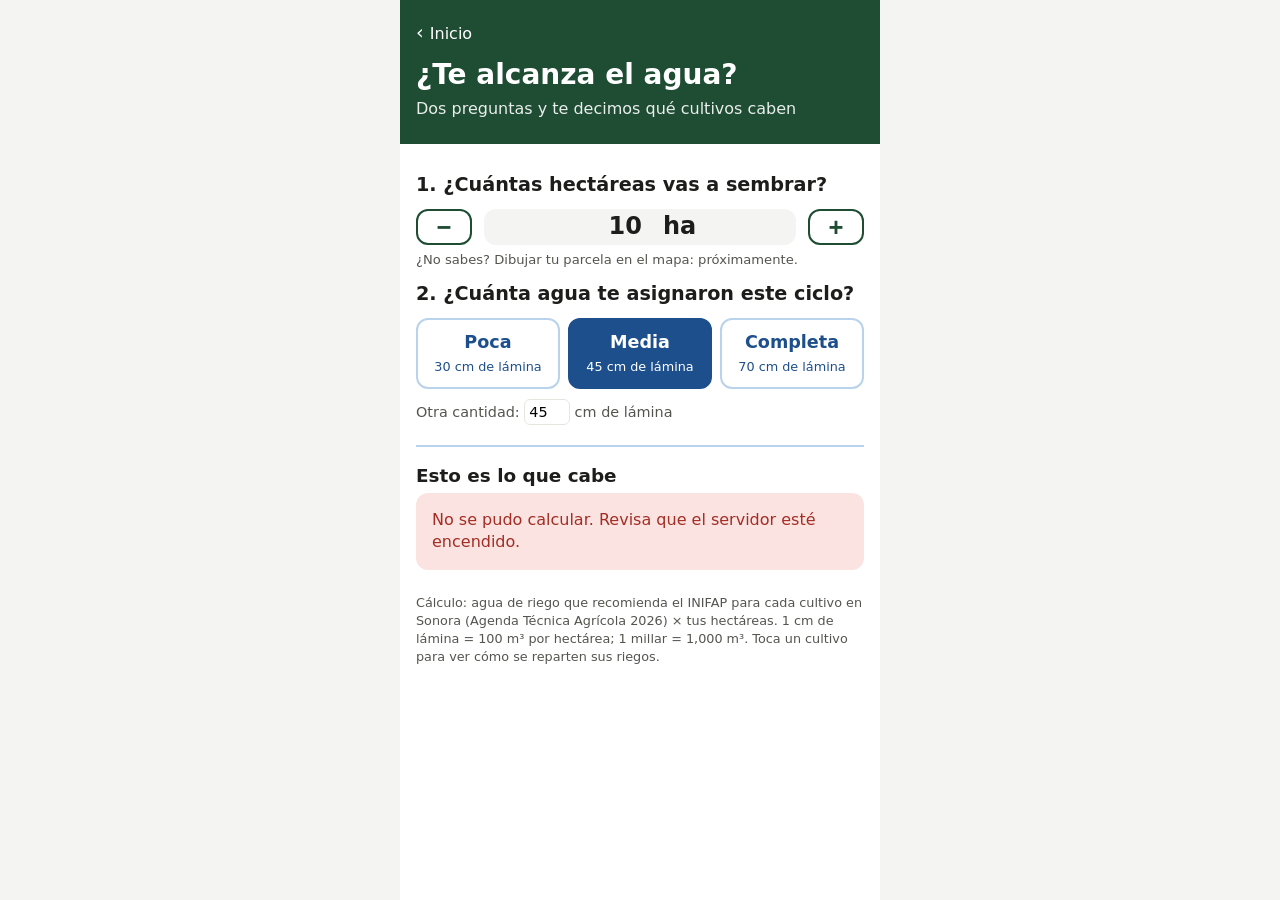
==== frontend/agua.html @ b77e7c6d "Prototipado" ====
<!doctype html>
<html lang="es">
<head>
  <meta charset="utf-8">
  <meta name="viewport" content="width=device-width, initial-scale=1">
  <title>¿Te alcanza el agua? · Field Shift</title>
  <link rel="stylesheet" href="css/estilos.css">
</head>
<body>
  <div class="pantalla">
    <header class="encabezado">
      <a class="volver" href="index.html">Inicio</a>
      <h1>¿Te alcanza el agua?</h1>
      <p>Dos preguntas y te decimos qué cultivos caben</p>
    </header>

    <main>
      <h2 class="pregunta">1. ¿Cuántas hectáreas vas a sembrar?</h2>
      <div class="contador">
        <button type="button" id="menos" aria-label="Menos hectáreas">−</button>
        <label class="contador-valor">
          <input id="hectareas" type="number" inputmode="decimal" min="0.5" step="0.5" value="10" aria-label="Hectáreas">
          <span>ha</span>
        </label>
        <button type="button" id="mas" aria-label="Más hectáreas">+</button>
      </div>
      <p class="nota-chica">¿No sabes? Dibujar tu parcela en el mapa: próximamente.</p>

      <h2 class="pregunta">2. ¿Cuánta agua te asignaron este ciclo?</h2>
      <div class="opciones-agua" role="radiogroup" aria-label="Agua asignada">
        <button type="button" data-cm="30" role="radio"><strong>Poca</strong><small>30 cm de lámina</small></button>
        <button type="button" data-cm="45" role="radio"><strong>Media</strong><small>45 cm de lámina</small></button>
        <button type="button" data-cm="70" role="radio"><strong>Completa</strong><small>70 cm de lámina</small></button>
      </div>
      <label class="otra-lamina">Otra cantidad:
        <input id="lamina" type="number" inputmode="decimal" min="1" max="300" step="1" value="45"> cm de lámina
      </label>
      <p id="disponible" class="disponible"></p>

      <section class="cabe">
        <h3>Esto es lo que cabe</h3>
        <div id="estado" class="estado" hidden></div>
        <ul id="lista" class="lista-cultivos"></ul>
      </section>

      <p class="fuente">Cálculo: agua de riego que recomienda el INIFAP para cada cultivo en Sonora
        (Agenda Técnica Agrícola 2026) × tus hectáreas. 1 cm de lámina = 100 m³ por hectárea;
        1 millar = 1,000 m³. Toca un cultivo para ver cómo se reparten sus riegos.</p>
    </main>
  </div>

  <script type="module" src="js/agua.js"></script>
</body>
</html>
---- frontend/css/estilos.css ----
/* Estilos de Field Shift, basados en el diseño del equipo (docs/diseno/). */

:root {
  --verde-oscuro: #1f4d34;
  --verde: #4e8f5a;
  --verde-claro: #e3f1e4;
  --verde-borde: #a9d3ae;
  --amarillo: #d4911f;
  --amarillo-claro: #fff3d9;
  --amarillo-borde: #f2d38a;
  --amarillo-texto: #7a5200;
  --rojo: #b8392b;
  --rojo-claro: #fbe3e1;
  --rojo-borde: #f0b7b2;
  --rojo-texto: #a32d24;
  --azul-claro: #e2ecf8;
  --azul-texto: #1d4f8c;
  --texto: #1d1d1b;
  --texto-suave: #55554f;
  --linea: #e6e6e1;
  --pista: #eeeeea;
  --fondo: #ffffff;
  --fondo-suave: #f4f5f2;
}

* { box-sizing: border-box; }

body {
  margin: 0;
  font-family: system-ui, -apple-system, "Segoe UI", Roboto, sans-serif;
  color: var(--texto);
  background: var(--fondo-suave);
  line-height: 1.4;
}

.pantalla {
  max-width: 480px;
  min-height: 100vh;
  margin: 0 auto;
  background: var(--fondo);
}

/* ---------- Encabezado verde ---------- */
.encabezado {
  background: var(--verde-oscuro);
  color: #fff;
  padding: 20px 16px 24px;
}
.encabezado h1 { margin: 8px 0 4px; font-size: 1.75rem; font-weight: 800; }
.encabezado p { margin: 0; opacity: .9; }
.volver { color: #fff; text-decoration: none; font-size: 1rem; }
.volver::before { content: "‹ "; font-size: 1.2rem; }

main { padding: 16px; }
h2 { font-size: 1.35rem; font-weight: 800; margin: 24px 0 4px; }
.nota { margin: 0 0 12px; color: var(--texto-suave); font-size: .95rem; }

/* ---------- Mensajes de estado ---------- */
.estado { padding: 16px; border-radius: 12px; background: var(--fondo-suave); color: var(--texto-suave); }
.estado.error { background: var(--rojo-claro); color: var(--rojo-texto); }
.estado[hidden] { display: none; }

/* ---------- Recuadros de aviso ---------- */
.aviso {
  border: 1px solid;
  border-radius: 12px;
  padding: 14px 16px;
  margin-bottom: 12px;
}
.aviso strong { display: block; font-size: 1.1rem; }
.aviso p { margin: 2px 0 0; }
.aviso.bueno { background: var(--verde-claro); border-color: var(--verde-borde); }
.aviso.bueno strong { color: var(--verde-oscuro); }
.aviso.bueno strong::before { content: "✓ "; }
.aviso.peligro { background: var(--rojo-claro); border-color: var(--rojo-borde); }
.aviso.peligro strong { color: var(--rojo-texto); }
.aviso.peligro strong::before { content: "⚠ "; }

/* ---------- Mes por mes ---------- */
.meses { list-style: none; margin: 0; padding: 0; }
.mes { padding: 12px 0; border-bottom: 1px solid var(--linea); }
.mes-fila { display: flex; align-items: center; gap: 12px; }
.mes-nombre { width: 40px; font-weight: 700; }
.barra { flex: 1; height: 12px; background: var(--pista); border-radius: 6px; overflow: hidden; }
.barra span { display: block; height: 100%; border-radius: 6px; }
.barra .fresco { background: var(--verde); }
.barra .caluroso { background: var(--amarillo); }
.barra .muy_caluroso { background: var(--rojo); }
.mes-temp { width: 40px; text-align: right; font-weight: 700; }
.mes-detalle { margin: 6px 0 0 52px; color: var(--texto-suave); font-size: .9rem; display: flex; gap: 8px; flex-wrap: wrap; align-items: center; }

.etiqueta { padding: 2px 8px; border-radius: 6px; font-size: .8rem; font-weight: 700; }
.etiqueta.peligro { background: var(--rojo-claro); color: var(--rojo-texto); }
.etiqueta.alerta { background: var(--amarillo-claro); color: var(--amarillo-texto); }
.etiqueta.frio { background: var(--azul-claro); color: var(--azul-texto); }

/* ---------- Menú del Inicio ---------- */
.menu { list-style: none; margin: 0; padding: 0; }
.menu a, .menu .deshabilitado {
  display: flex; align-items: center; gap: 14px;
  padding: 14px 0; border-bottom: 1px solid var(--linea);
  color: inherit; text-decoration: none;
}
.menu .icono {
  width: 48px; height: 48px; flex: none; border-radius: 12px;
  background: var(--verde-claro); display: grid; place-items: center; font-size: 1.4rem;
}
.menu strong { display: block; font-size: 1.1rem; }
.menu small { color: var(--texto-suave); font-size: .9rem; }
.menu a::after { content: "›"; margin-left: auto; font-size: 1.5rem; color: var(--texto-suave); }
.menu .deshabilitado { opacity: .45; }

.fuente { margin-top: 24px; font-size: .8rem; color: var(--texto-suave); }

/* ---------- Tarjetas (Mi suelo) ---------- */
.fondo-suave { background: var(--fondo-suave); }
.tarjeta {
  background: var(--fondo);
  border: 1px solid var(--linea);
  border-radius: 16px;
  padding: 16px 18px;
  margin-bottom: 16px;
}
.tarjeta p { margin: 0 0 8px; }
.tarjeta-pregunta { color: var(--texto-suave); }
.tarjeta-respuesta { font-size: 1.6rem; font-weight: 800; margin-bottom: 8px !important; }
.tarjeta-respuesta.alerta { color: var(--amarillo-texto); }
.tarjeta-respuesta.bueno { color: var(--verde-oscuro); }
.tarjeta-respuesta.agua { color: var(--azul-texto); }
.tarjeta-detalle { font-size: .8rem; color: var(--texto-suave); margin-top: 8px !important; }
.tarjeta-sin-dato { color: var(--texto-suave); font-style: italic; }

.escala { display: flex; gap: 6px; margin: 4px 0 12px; }
.escala-paso { flex: 1; text-align: center; font-size: .8rem; color: var(--texto-suave); }
.escala-color { display: block; height: 12px; border-radius: 6px; margin-bottom: 6px; }
.nivel-0 .escala-color { background: #e8d9b5; }
.nivel-1 .escala-color { background: var(--amarillo); }
.nivel-2 .escala-color { background: #d6e5d8; }
.nivel-3 .escala-color { background: #b9d3ec; }
.nivel-4 .escala-color { background: #8db4dd; }
.escala-paso.actual .escala-color { height: 20px; margin-top: -4px; outline: 2px solid var(--texto); outline-offset: 1px; }
.escala-paso.actual .escala-nombre { font-weight: 800; color: var(--texto); }

/* ---------- Inicio ---------- */
.mapa-parcelas {
  position: relative;
  display: grid;
  grid-template-columns: repeat(5, 1fr);
  gap: 4px;
  margin-top: 16px;
  border-radius: 16px;
  overflow: hidden;
  background: #efe6c8;
}
.mapa-parcelas span { height: 52px; }
.mapa-parcelas span:nth-child(5n+1) { background: #9fc48c; }
.mapa-parcelas span:nth-child(5n+2) { background: #cdb684; }
.mapa-parcelas span:nth-child(5n+3) { background: #6f9e5e; }
.mapa-parcelas span:nth-child(5n+4) { background: #dcc993; }
.mapa-parcelas span:nth-child(5n+5) { background: #a9c393; }
.mapa-parcelas span:nth-child(7), .mapa-parcelas span:nth-child(14) { background: #6f9e5e; }
.mapa-parcelas span:nth-child(8) { background: #e3d5a6; }
.mapa-marcador {
  position: absolute; left: 50%; top: 50%; transform: translate(-50%, -60%);
  display: flex; flex-direction: column; align-items: center; gap: 4px;
}
.mapa-marcador b {
  width: 44px; height: 44px; border-radius: 50%; background: #fff;
  display: grid; place-items: center; font-size: 1.3rem; box-shadow: 0 2px 6px rgba(0,0,0,.2);
}
.mapa-marcador small {
  background: #fff; color: var(--texto); font-weight: 700; padding: 2px 8px; border-radius: 6px;
}

.boton-contorno {
  width: 100%; padding: 14px; margin-top: 4px;
  border: 2px solid var(--verde-oscuro); border-radius: 12px; background: #fff;
  color: var(--verde-oscuro); font: inherit; font-size: 1.1rem; font-weight: 800; cursor: pointer;
}

.cuadricula { display: grid; grid-template-columns: 1fr 1fr; gap: 12px; }
.tarjeta-zona {
  border: 1px solid var(--linea); border-radius: 14px; padding: 12px 14px;
  background: var(--fondo-suave); cursor: pointer;
}
.tarjeta-zona p { margin: 0; }
.tarjeta-zona-titulo { font-size: .9rem; color: var(--texto); margin-bottom: 6px !important; }
.tarjeta-zona-nombre { font-size: 1.45rem; font-weight: 800; line-height: 1.15; margin-bottom: 6px !important; }
.tarjeta-zona-descripcion { font-size: .9rem; color: var(--texto); }
.tarjeta-zona-aviso { font-size: .8rem; font-weight: 700; margin-top: 6px !important; }
.tarjeta-zona-detalle { font-size: .78rem; color: var(--texto-suave); margin-top: 8px !important; }
.tarjeta-zona.cargando .tarjeta-zona-descripcion,
.tarjeta-zona.sin-dato .tarjeta-zona-descripcion { color: var(--texto-suave); font-style: italic; }

.tarjeta-zona.bueno { background: var(--verde-claro); border-color: var(--verde-borde); }
.tarjeta-zona.bueno .tarjeta-zona-nombre { color: var(--verde-oscuro); }
.tarjeta-zona.alerta { background: var(--amarillo-claro); border-color: var(--amarillo-borde); }
.tarjeta-zona.alerta .tarjeta-zona-nombre { color: var(--amarillo-texto); }
.tarjeta-zona.peligro { background: var(--rojo-claro); border-color: var(--rojo-borde); }
.tarjeta-zona.peligro .tarjeta-zona-nombre { color: var(--rojo-texto); }
.tarjeta-zona.agua { background: var(--azul-claro); border-color: #b9d3ec; }
.tarjeta-zona.agua .tarjeta-zona-nombre { color: var(--azul-texto); }

/* ---------- ¿Qué quieres sembrar? ---------- */
.chips { display: flex; flex-wrap: wrap; gap: 8px; margin-bottom: 16px; }
.chip {
  padding: 10px 18px; border-radius: 999px; border: 2px solid var(--verde-borde);
  background: #fff; color: var(--verde-oscuro); font: inherit; font-weight: 800; cursor: pointer;
}
.chip[aria-selected="true"] { background: var(--verde-oscuro); border-color: var(--verde-oscuro); color: #fff; }

.veredicto { border: 1px solid; border-radius: 14px; padding: 14px 16px; margin-bottom: 20px; }
.veredicto strong { display: block; font-size: 1.4rem; font-weight: 800; line-height: 1.2; }
.veredicto p { margin: 6px 0 0; }
.veredicto ul { margin: 8px 0 0; padding-left: 18px; font-size: .9rem; }
.veredicto ul:empty { display: none; }
.veredicto.bueno { background: var(--verde-claro); border-color: var(--verde-borde); }
.veredicto.bueno strong { color: var(--verde-oscuro); }
.veredicto.bueno strong::before { content: "✓ "; }
.veredicto.alerta { background: var(--amarillo-claro); border-color: var(--amarillo-borde); }
.veredicto.alerta strong { color: var(--amarillo-texto); }
.veredicto.alerta strong::before { content: "⚠ "; }
.veredicto.peligro { background: var(--rojo-claro); border-color: var(--rojo-borde); }
.veredicto.peligro strong { color: var(--rojo-texto); }
.veredicto.peligro strong::before { content: "✕ "; }

.bloque h3 { margin: 0 0 6px; font-size: 1.2rem; }
.siembra-fechas { margin: 0 0 10px; color: var(--verde-oscuro); font-weight: 800; font-size: 1.05rem; }
.meses-siembra { list-style: none; margin: 0; padding: 0; display: grid; grid-template-columns: repeat(12, 1fr); gap: 3px; }
.meses-siembra li {
  text-align: center; padding: 8px 0; border-radius: 6px; font-weight: 800; font-size: .85rem;
  background: var(--pista); color: var(--texto-suave);
}
.meses-siembra li.mejor { background: var(--verde); color: #fff; }
.meses-siembra li.se_puede { background: var(--verde-claro); color: var(--verde-oscuro); }
.leyenda { font-size: .85rem; color: var(--texto-suave); display: flex; align-items: center; gap: 6px; flex-wrap: wrap; margin: 10px 0 0; }
.muestra { width: 14px; height: 14px; border-radius: 3px; display: inline-block; margin-left: 6px; }
.muestra.mejor { background: var(--verde); }
.muestra.se_puede { background: var(--verde-claro); border: 1px solid var(--verde-borde); }
.muestra.no { background: var(--pista); border: 1px solid var(--linea); }
.nota-chica { font-size: .82rem; color: var(--texto-suave); margin: 6px 0 0; }
.nota-chica:empty { display: none; }

.fila-dato { display: flex; gap: 12px; padding: 16px 0; border-bottom: 1px solid var(--linea); }
.fila-dato:first-of-type { margin-top: 12px; border-top: 1px solid var(--linea); }
.fila-icono { font-size: 1.3rem; }
.fila-dato > div { flex: 1; }
.fila-dato small { color: var(--texto-suave); }
.fila-dato strong { display: block; font-size: 1.05rem; margin-top: 2px; }
.fila-dato p { margin: 4px 0 0; }
.barra-agua { height: 10px; border: 2px solid #3d7cc9; border-radius: 6px; margin-top: 8px; overflow: hidden; }
.barra-agua span { display: block; height: 100%; background: #1d4f8c; }
.lista-simple { margin: 4px 0 0; padding-left: 18px; }
.lista-simple li { margin-bottom: 4px; }

.boton-lleno {
  display: block; text-align: center; text-decoration: none; box-sizing: border-box;
  width: 100%; padding: 14px; margin-top: 20px; border: 0; border-radius: 12px;
  background: var(--verde-oscuro); color: #fff; font: inherit; font-size: 1.05rem; font-weight: 800;
}
.boton-lleno + .boton-contorno { margin-top: 10px; font-size: 1rem; }
button:disabled { opacity: .5; cursor: not-allowed; }
.mas-detalle { margin-top: 18px; font-size: .88rem; color: var(--texto-suave); }
.mas-detalle summary { cursor: pointer; font-weight: 700; }

/* ---------- ¿Te alcanza el agua? ---------- */
.pregunta { font-size: 1.2rem; margin: 12px 0 10px; }
.contador { display: flex; gap: 12px; align-items: stretch; }
.contador > button {
  width: 56px; border: 2px solid var(--verde-oscuro); border-radius: 12px; background: #fff;
  color: var(--verde-oscuro); font-size: 1.6rem; font-weight: 800; cursor: pointer;
}
.contador-valor {
  flex: 1; display: flex; align-items: center; justify-content: center; gap: 4px;
  background: var(--fondo-suave); border-radius: 12px; font-size: 1.5rem; font-weight: 800;
}
.contador-valor input {
  width: 4.5ch; border: 0; background: transparent; font: inherit; text-align: right; color: var(--texto);
}
.opciones-agua { display: grid; grid-template-columns: repeat(3, 1fr); gap: 8px; }
.opciones-agua button {
  border: 2px solid #b9d3ec; border-radius: 12px; background: #fff; padding: 10px 4px;
  color: var(--azul-texto); font: inherit; cursor: pointer;
}
.opciones-agua strong { display: block; font-size: 1.1rem; }
.opciones-agua small { font-size: .8rem; }
.opciones-agua button[aria-checked="true"] { background: var(--azul-texto); border-color: var(--azul-texto); color: #fff; }
.otra-lamina { display: block; margin-top: 10px; font-size: .9rem; color: var(--texto-suave); }
.otra-lamina input { width: 5ch; font: inherit; padding: 2px 4px; border: 1px solid var(--linea); border-radius: 6px; }
.disponible { color: var(--azul-texto); font-weight: 800; margin: 10px 0 0; }

.cabe { margin-top: 20px; border-top: 2px solid #b9d3ec; padding-top: 6px; }
.cabe h3 { font-size: 1.15rem; margin: 10px 0 4px; }
.lista-cultivos { list-style: none; margin: 0; padding: 0; }
.cultivo-agua { padding: 12px 0; border-bottom: 1px solid var(--linea); cursor: pointer; }
.cultivo-agua.destacado { background: var(--fondo-suave); border-radius: 10px; padding: 12px 8px; }
.cultivo-agua-fila { display: flex; align-items: center; gap: 12px; }
.cultivo-agua-icono {
  width: 40px; height: 40px; flex: none; border-radius: 50%; display: grid; place-items: center; font-weight: 800;
}
.cultivo-agua-textos { flex: 1; }
.cultivo-agua-textos strong { display: block; font-size: 1.05rem; }
.cultivo-agua-textos small { color: var(--texto-suave); }
.cultivo-agua-estado { font-weight: 800; font-size: .9rem; text-align: right; }
.alcanza .cultivo-agua-icono { background: var(--verde-claro); color: var(--verde-oscuro); }
.alcanza .cultivo-agua-estado { color: var(--verde-oscuro); }
.limitado .cultivo-agua-icono { background: var(--amarillo-claro); color: var(--amarillo-texto); }
.limitado .cultivo-agua-estado { color: var(--amarillo-texto); }
.falta .cultivo-agua-icono { background: var(--rojo-claro); color: var(--rojo-texto); }
.falta .cultivo-agua-estado { color: var(--rojo-texto); }
.sin_dato .cultivo-agua-icono { background: var(--pista); color: var(--texto-suave); }

/* ---------- Tus próximos 3 ciclos ---------- */
.campo { display: block; color: var(--texto-suave); margin-bottom: 14px; }
.campo select {
  display: block; width: 100%; margin-top: 6px; padding: 12px; border: 2px solid var(--verde-borde);
  border-radius: 12px; background: #fff; font: inherit; font-size: 1.15rem; font-weight: 800; color: var(--texto);
}
.campo-titulo { color: var(--texto-suave); margin: 0 0 6px; }
#planes { margin-top: 18px; }
.plan { background: #fff; border: 1px solid var(--linea); border-radius: 16px; padding: 16px; margin-bottom: 14px; }
.plan.recomendado { border: 2px solid var(--verde-oscuro); }
.plan p { margin: 10px 0 0; }
.plan-cabeza { display: flex; justify-content: space-between; align-items: flex-start; gap: 8px; }
.plan-cabeza h3 { margin: 0; font-size: 1.15rem; }
.insignia { background: var(--verde-oscuro); color: #fff; font-size: .78rem; font-weight: 800; padding: 4px 10px; border-radius: 999px; white-space: nowrap; }
.plan-ciclos { display: flex; align-items: center; gap: 4px; margin-top: 12px; }
.plan-ciclo { flex: 1; background: var(--fondo-suave); border-radius: 10px; padding: 8px 4px; text-align: center; min-width: 0; }
.plan-ciclo strong { display: block; font-size: .95rem; overflow-wrap: anywhere; }
.plan-ciclo small { color: var(--texto-suave); font-size: .75rem; }
.plan-ciclo.descanso strong { color: var(--texto-suave); }
.plan-flecha { color: var(--texto-suave); font-size: 1.2rem; }
.plan-indicadores { display: grid; grid-template-columns: repeat(3, 1fr); gap: 6px; margin-top: 12px; }
.indicador small { display: block; color: var(--texto-suave); font-size: .8rem; }
.indicador strong { font-size: 1.05rem; }
.indicador .bueno { color: var(--verde-oscuro); }
.indicador .alerta { color: var(--amarillo-texto); }
.indicador .peligro { color: var(--rojo-texto); }
.plan-aviso { font-size: .85rem; color: var(--rojo-texto); font-weight: 700; }

.boton-enlace { display: block; text-align: center; text-decoration: none; box-sizing: border-box; }

/* ---------- Asesor (chat) ---------- */
.chat-pantalla { display: flex; flex-direction: column; }
.chat { flex: 1; display: flex; flex-direction: column; }
.conversacion { flex: 1; display: flex; flex-direction: column; gap: 10px; padding-bottom: 12px; }
.burbuja { max-width: 88%; padding: 10px 14px; border-radius: 16px; line-height: 1.45; }
.burbuja p { margin: 0 0 6px; }
.burbuja p:last-child { margin-bottom: 0; }
.burbuja ul, .burbuja ol { margin: 4px 0 8px; padding-left: 20px; }
.burbuja.asesor { align-self: flex-start; background: var(--fondo-suave); border: 1px solid var(--linea); border-bottom-left-radius: 4px; }
.burbuja.usuario { align-self: flex-end; background: var(--verde-oscuro); color: #fff; border-bottom-right-radius: 4px; }
.burbuja.pensando { color: var(--texto-suave); font-style: italic; }
.burbuja-pie { display: flex; justify-content: space-between; align-items: center; gap: 8px; margin-top: 8px; flex-wrap: wrap; }
.burbuja-pie small { color: var(--texto-suave); font-size: .75rem; }
.burbuja-voz { border: 1px solid var(--verde-borde); background: #fff; color: var(--verde-oscuro); border-radius: 999px; padding: 4px 10px; font: inherit; font-size: .8rem; cursor: pointer; }
.sugerencias { display: flex; flex-wrap: wrap; gap: 8px; margin-bottom: 12px; }
.sugerencias button { border: 1px solid var(--verde-borde); background: var(--verde-claro); color: var(--verde-oscuro); border-radius: 999px; padding: 8px 12px; font: inherit; font-size: .85rem; cursor: pointer; text-align: left; }
.chat-entrada { position: sticky; bottom: 0; display: flex; gap: 8px; padding: 10px 0; background: var(--fondo); }
.chat-entrada input { flex: 1; min-width: 0; padding: 12px 14px; border: 2px solid var(--verde-borde); border-radius: 999px; font: inherit; }
.chat-boton { width: 46px; flex: none; border: 2px solid var(--verde-oscuro); border-radius: 50%; background: #fff; font-size: 1.1rem; cursor: pointer; }
.chat-boton.enviar { background: var(--verde-oscuro); color: #fff; }
.chat-boton.escuchando { background: var(--rojo-claro); border-color: var(--rojo-texto); }
.chat-aviso { margin-top: 4px; }
.boton-asesor { display: block; margin-top: 10px; text-align: center; text-decoration: none; box-sizing: border-box; }

/* ---------- Mapa interactivo del Inicio ---------- */
.mapa-real { height: 230px; margin-top: 16px; border-radius: 16px; overflow: hidden; z-index: 0; background: #cfd8c4; }
.pin-mapa { background: none; border: 0; font-size: 30px; line-height: 1; filter: drop-shadow(0 2px 2px rgba(0,0,0,.4)); }
.mapa-acciones { display: flex; align-items: center; gap: 10px; margin-top: 10px; flex-wrap: wrap; }
.mapa-mensaje { font-size: .85rem; opacity: .9; }
.mapa-boton {
  border: 1px solid rgba(255,255,255,.7); background: transparent; color: #fff; border-radius: 999px;
  padding: 7px 12px; font: inherit; font-size: .85rem; font-weight: 700; cursor: pointer;
}
.mapa-boton.principal { background: #fff; color: var(--verde-oscuro); border-color: #fff; }
.mapa-confirmar { display: flex; align-items: center; gap: 8px; margin-top: 10px; flex-wrap: wrap;
  background: rgba(255,255,255,.12); padding: 8px 10px; border-radius: 12px; font-size: .85rem; }
.mapa-confirmar[hidden] { display: none; }
.mapa-confirmar span { flex: 1; min-width: 120px; }
.leaflet-control-layers-expanded { color: var(--texto); font-size: .85rem; }
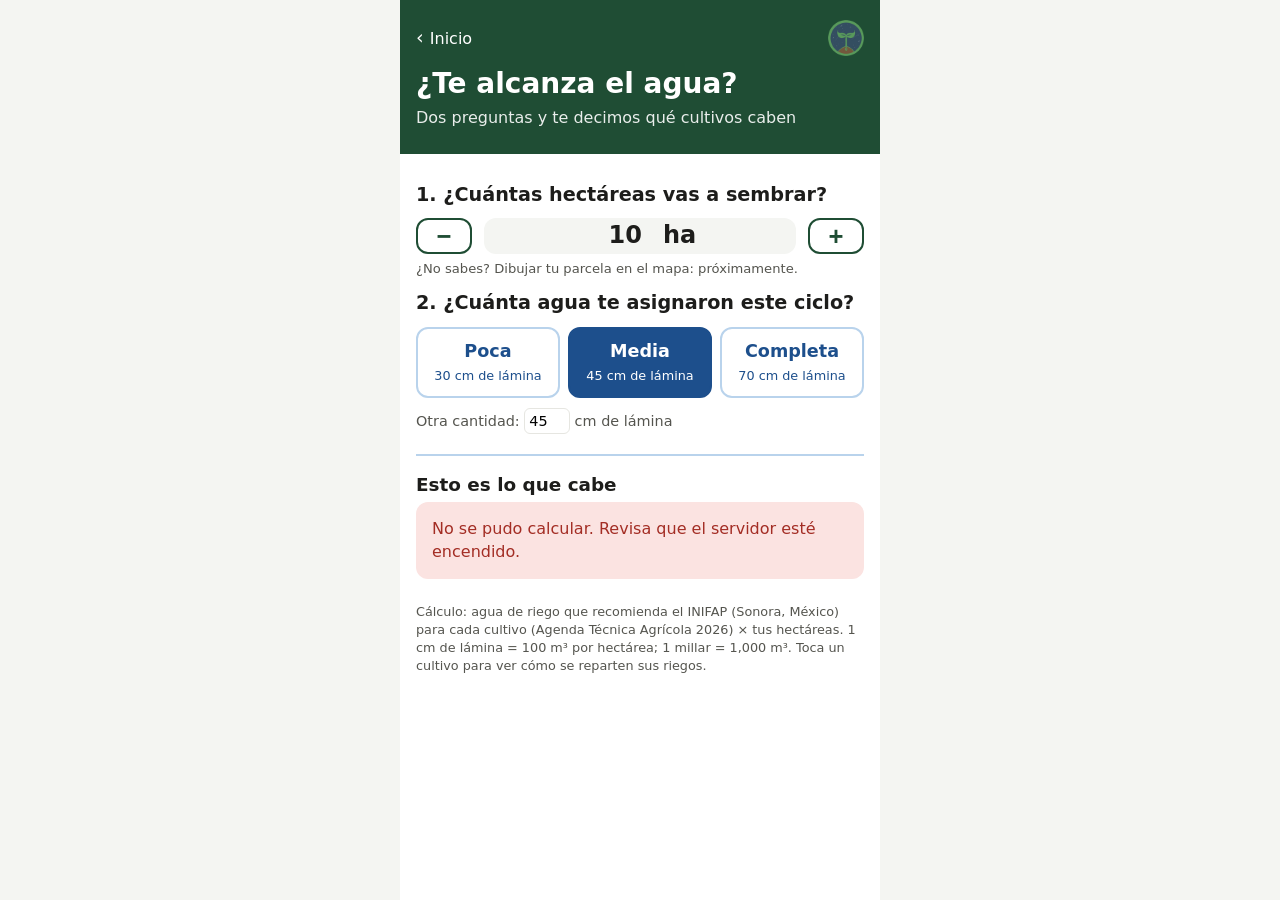
==== commit e5851614: "Logo" ====
--- a/frontend/agua.html
+++ b/frontend/agua.html
@@ -3,13 +3,19 @@
 <head>
   <meta charset="utf-8">
   <meta name="viewport" content="width=device-width, initial-scale=1">
-  <title>¿Te alcanza el agua? · Field Shift</title>
+  <title>¿Te alcanza el agua? · Cropy</title>
+  <link rel="icon" type="image/png" href="img/favicon-64.png">
+  <link rel="apple-touch-icon" href="img/apple-touch-icon.png">
+  <meta name="theme-color" content="#1f4d34">
   <link rel="stylesheet" href="css/estilos.css">
 </head>
 <body>
   <div class="pantalla">
     <header class="encabezado">
-      <a class="volver" href="index.html">Inicio</a>
+      <div class="barra-superior">
+        <a class="volver" href="index.html">Inicio</a>
+        <img class="logo-chico" src="img/logo-96.png" alt="Cropy" width="36" height="36">
+      </div>
       <h1>¿Te alcanza el agua?</h1>
       <p>Dos preguntas y te decimos qué cultivos caben</p>
     </header>
@@ -37,13 +43,14 @@
       </label>
       <p id="disponible" class="disponible"></p>
 
+      <p id="aviso-region" class="aviso-region" hidden></p>
       <section class="cabe">
         <h3>Esto es lo que cabe</h3>
         <div id="estado" class="estado" hidden></div>
         <ul id="lista" class="lista-cultivos"></ul>
       </section>
 
-      <p class="fuente">Cálculo: agua de riego que recomienda el INIFAP para cada cultivo en Sonora
+      <p class="fuente">Cálculo: agua de riego que recomienda el INIFAP (Sonora, México) para cada cultivo
         (Agenda Técnica Agrícola 2026) × tus hectáreas. 1 cm de lámina = 100 m³ por hectárea;
         1 millar = 1,000 m³. Toca un cultivo para ver cómo se reparten sus riegos.</p>
     </main>
--- a/frontend/css/estilos.css
+++ b/frontend/css/estilos.css
@@ -379,3 +379,16 @@
 .mapa-confirmar[hidden] { display: none; }
 .mapa-confirmar span { flex: 1; min-width: 120px; }
 .leaflet-control-layers-expanded { color: var(--texto); font-size: .85rem; }
+
+/* ---------- Aviso de región (fuera de Sonora) ---------- */
+.aviso-region { background: var(--azul-claro); color: var(--azul-texto); border: 1px solid #b9d3ec;
+  border-radius: 12px; padding: 10px 12px; font-size: .88rem; margin: 0 0 14px; }
+.aviso-region[hidden] { display: none; }
+
+/* ---------- Logo ---------- */
+.marca { display: flex; align-items: center; gap: 10px; }
+.marca img { width: 52px; height: 52px; flex: none; }
+.marca-nombre { font-size: 1.5rem; font-weight: 800; letter-spacing: .5px; }
+.marca-saludo { margin-left: auto; opacity: .9; font-size: .95rem; }
+.barra-superior { display: flex; justify-content: space-between; align-items: center; }
+.logo-chico { width: 36px; height: 36px; }
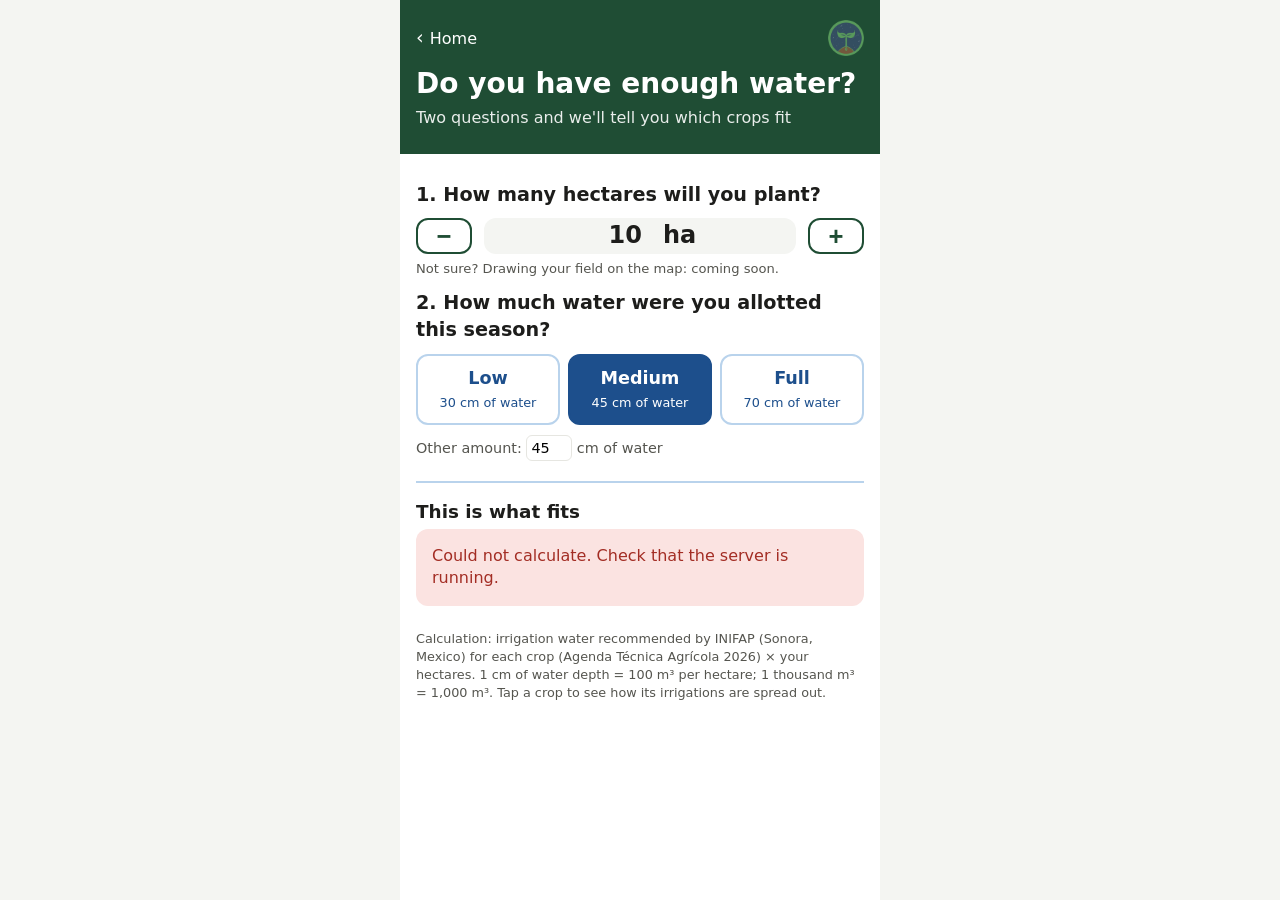
==== commit 29ce15d8: "traducción al ingles" ====
--- a/frontend/agua.html
+++ b/frontend/agua.html
@@ -1,9 +1,9 @@
 <!doctype html>
-<html lang="es">
+<html lang="en">
 <head>
   <meta charset="utf-8">
   <meta name="viewport" content="width=device-width, initial-scale=1">
-  <title>¿Te alcanza el agua? · Cropy</title>
+  <title>Do you have enough water? · Cropy</title>
   <link rel="icon" type="image/png" href="img/favicon-64.png">
   <link rel="apple-touch-icon" href="img/apple-touch-icon.png">
   <meta name="theme-color" content="#1f4d34">
@@ -13,46 +13,46 @@
   <div class="pantalla">
     <header class="encabezado">
       <div class="barra-superior">
-        <a class="volver" href="index.html">Inicio</a>
+        <a class="volver" href="index.html">Home</a>
         <img class="logo-chico" src="img/logo-96.png" alt="Cropy" width="36" height="36">
       </div>
-      <h1>¿Te alcanza el agua?</h1>
-      <p>Dos preguntas y te decimos qué cultivos caben</p>
+      <h1>Do you have enough water?</h1>
+      <p>Two questions and we'll tell you which crops fit</p>
     </header>
 
     <main>
-      <h2 class="pregunta">1. ¿Cuántas hectáreas vas a sembrar?</h2>
+      <h2 class="pregunta">1. How many hectares will you plant?</h2>
       <div class="contador">
-        <button type="button" id="menos" aria-label="Menos hectáreas">−</button>
+        <button type="button" id="menos" aria-label="Fewer hectares">−</button>
         <label class="contador-valor">
-          <input id="hectareas" type="number" inputmode="decimal" min="0.5" step="0.5" value="10" aria-label="Hectáreas">
+          <input id="hectareas" type="number" inputmode="decimal" min="0.5" step="0.5" value="10" aria-label="Hectares">
           <span>ha</span>
         </label>
-        <button type="button" id="mas" aria-label="Más hectáreas">+</button>
+        <button type="button" id="mas" aria-label="More hectares">+</button>
       </div>
-      <p class="nota-chica">¿No sabes? Dibujar tu parcela en el mapa: próximamente.</p>
+      <p class="nota-chica">Not sure? Drawing your field on the map: coming soon.</p>
 
-      <h2 class="pregunta">2. ¿Cuánta agua te asignaron este ciclo?</h2>
-      <div class="opciones-agua" role="radiogroup" aria-label="Agua asignada">
-        <button type="button" data-cm="30" role="radio"><strong>Poca</strong><small>30 cm de lámina</small></button>
-        <button type="button" data-cm="45" role="radio"><strong>Media</strong><small>45 cm de lámina</small></button>
-        <button type="button" data-cm="70" role="radio"><strong>Completa</strong><small>70 cm de lámina</small></button>
+      <h2 class="pregunta">2. How much water were you allotted this season?</h2>
+      <div class="opciones-agua" role="radiogroup" aria-label="Allotted water">
+        <button type="button" data-cm="30" role="radio"><strong>Low</strong><small>30 cm of water</small></button>
+        <button type="button" data-cm="45" role="radio"><strong>Medium</strong><small>45 cm of water</small></button>
+        <button type="button" data-cm="70" role="radio"><strong>Full</strong><small>70 cm of water</small></button>
       </div>
-      <label class="otra-lamina">Otra cantidad:
-        <input id="lamina" type="number" inputmode="decimal" min="1" max="300" step="1" value="45"> cm de lámina
+      <label class="otra-lamina">Other amount:
+        <input id="lamina" type="number" inputmode="decimal" min="1" max="300" step="1" value="45"> cm of water
       </label>
       <p id="disponible" class="disponible"></p>
 
       <p id="aviso-region" class="aviso-region" hidden></p>
       <section class="cabe">
-        <h3>Esto es lo que cabe</h3>
+        <h3>This is what fits</h3>
         <div id="estado" class="estado" hidden></div>
         <ul id="lista" class="lista-cultivos"></ul>
       </section>
 
-      <p class="fuente">Cálculo: agua de riego que recomienda el INIFAP (Sonora, México) para cada cultivo
-        (Agenda Técnica Agrícola 2026) × tus hectáreas. 1 cm de lámina = 100 m³ por hectárea;
-        1 millar = 1,000 m³. Toca un cultivo para ver cómo se reparten sus riegos.</p>
+      <p class="fuente">Calculation: irrigation water recommended by INIFAP (Sonora, Mexico) for each crop
+        (Agenda Técnica Agrícola 2026) × your hectares. 1 cm of water depth = 100 m³ per hectare;
+        1 thousand m³ = 1,000 m³. Tap a crop to see how its irrigations are spread out.</p>
     </main>
   </div>
 
